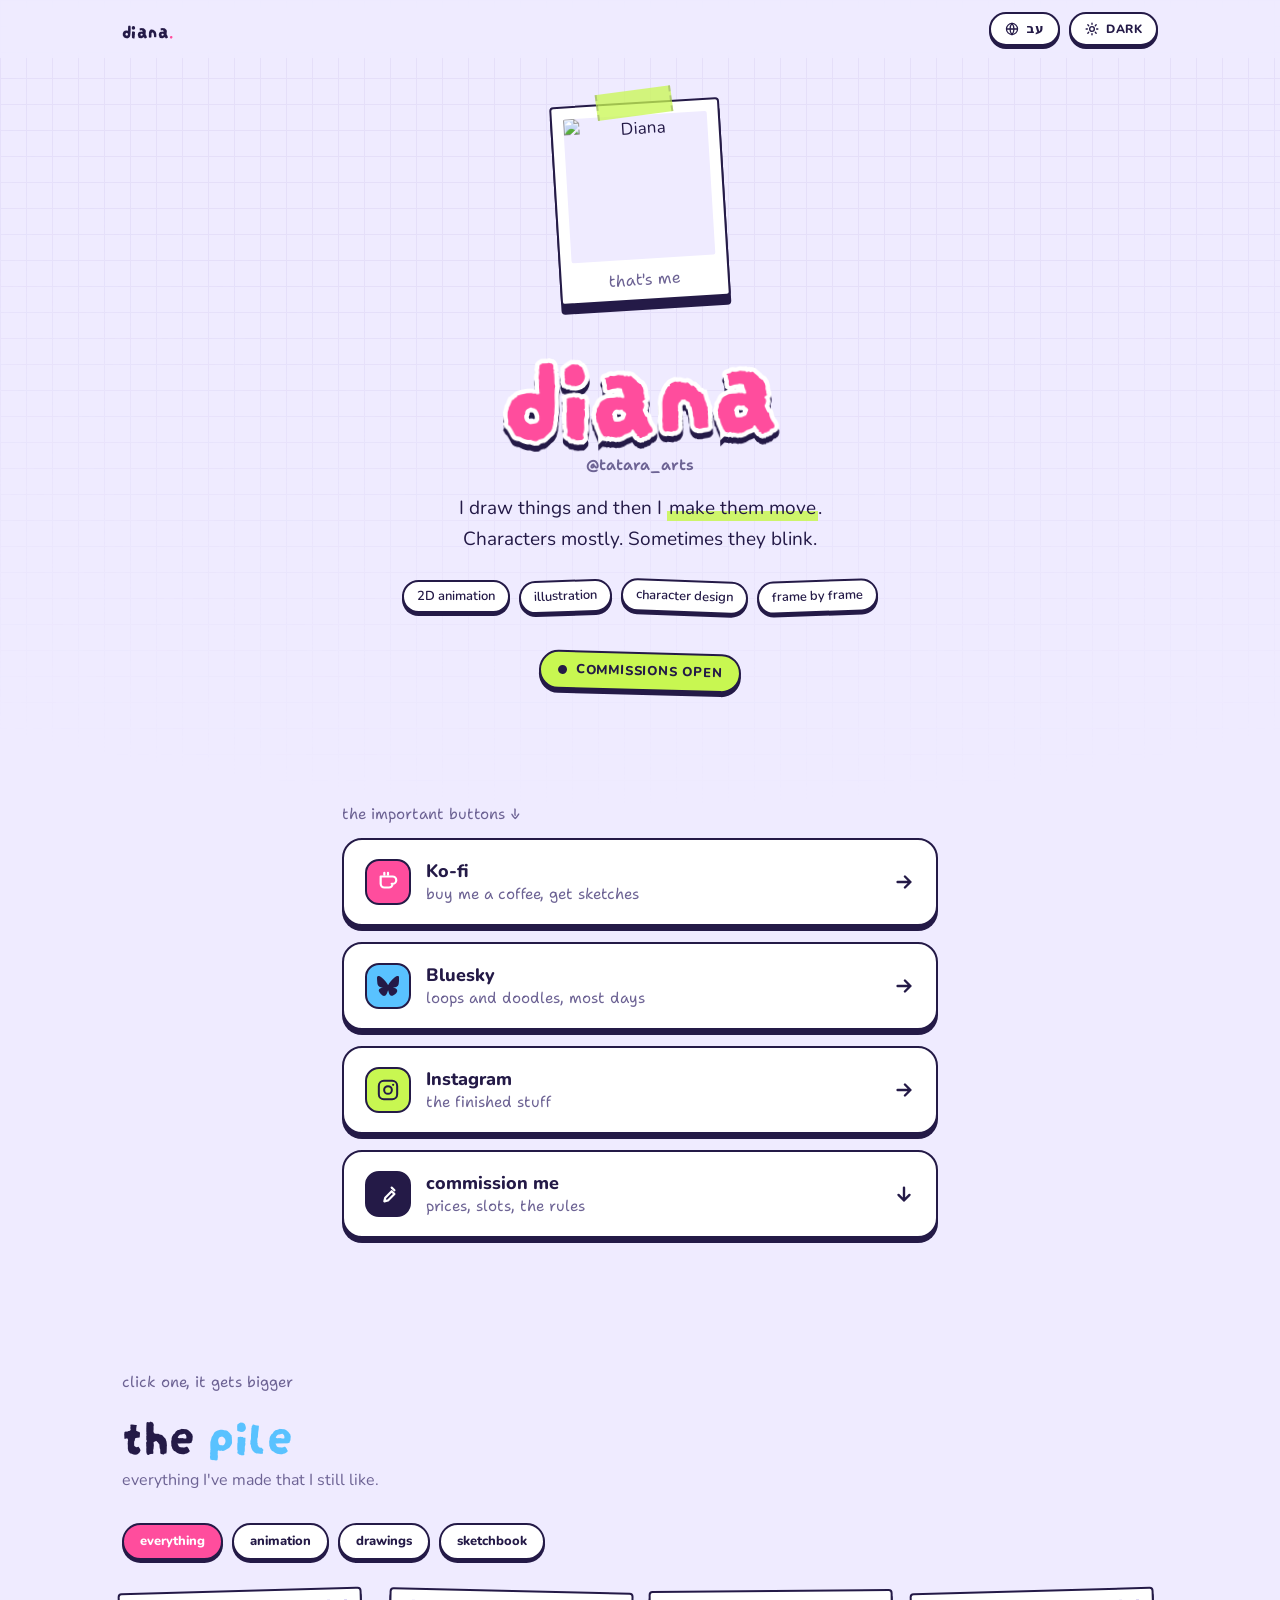
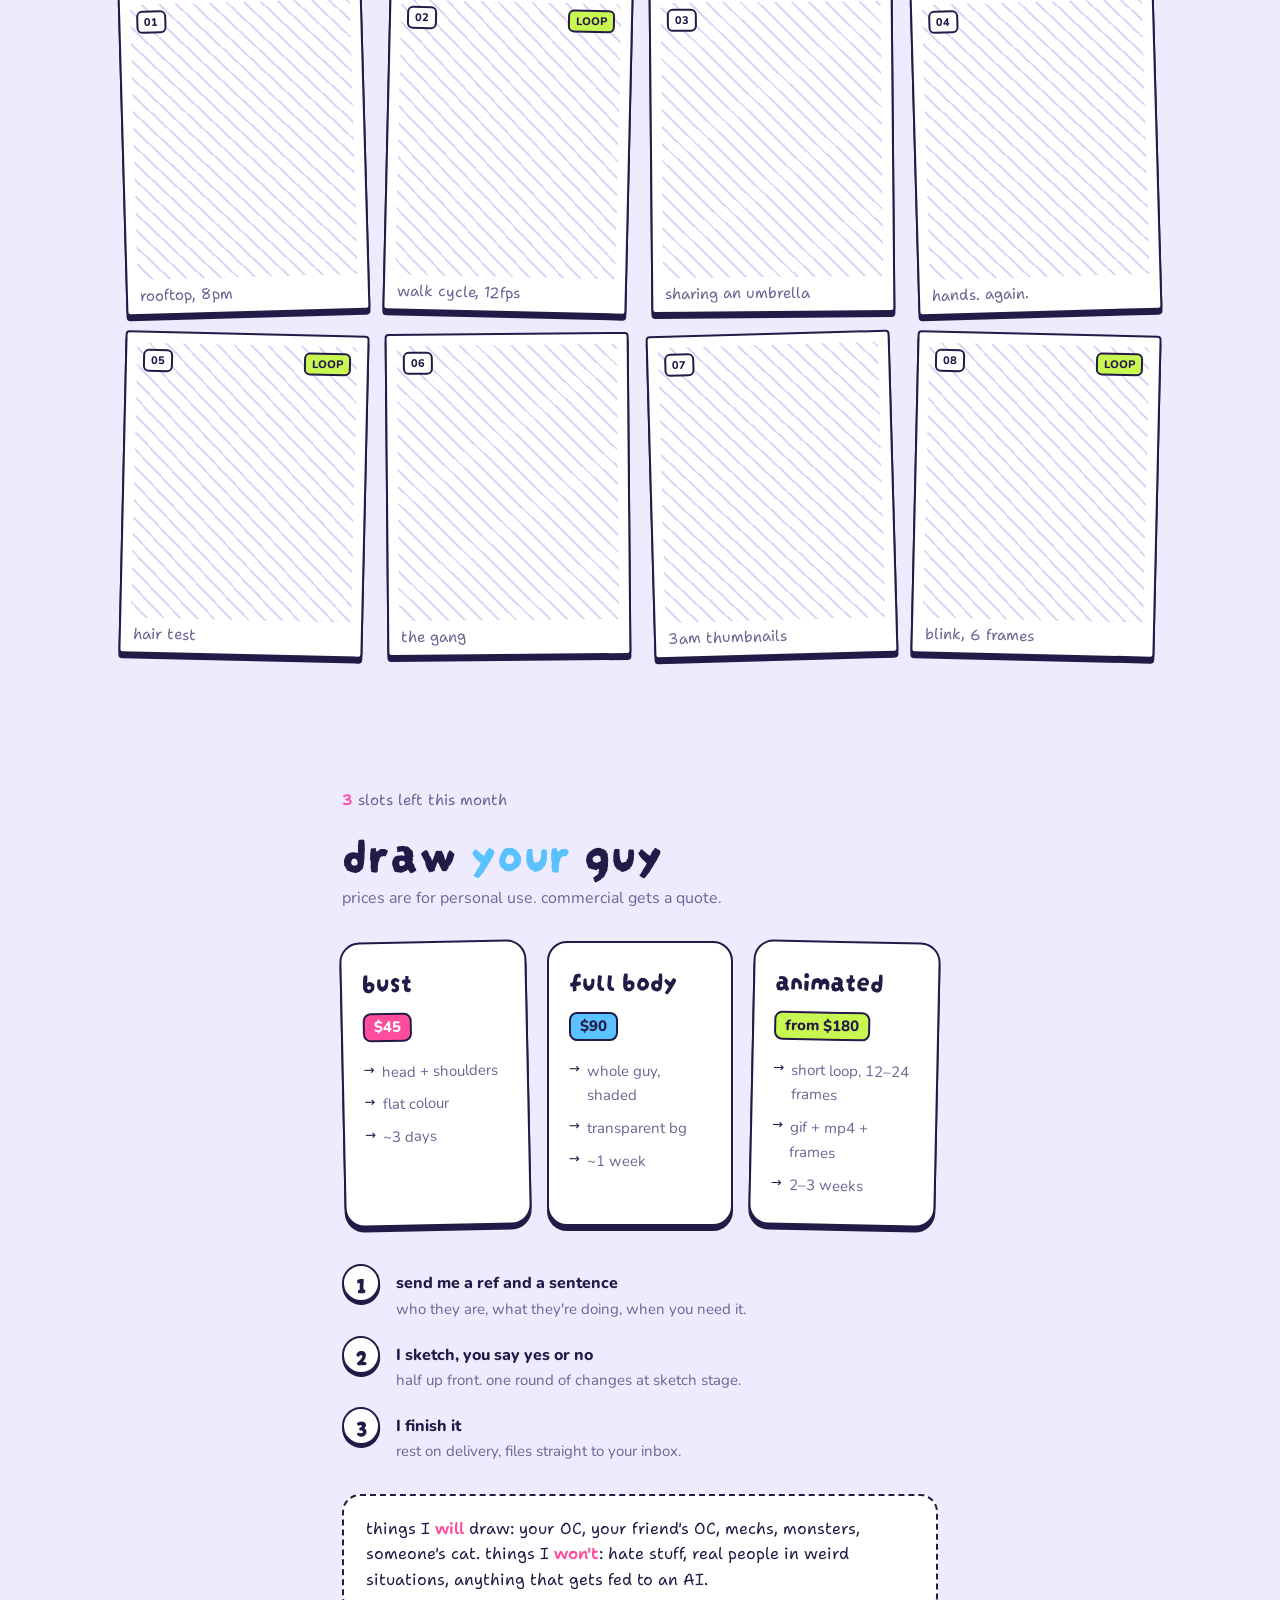
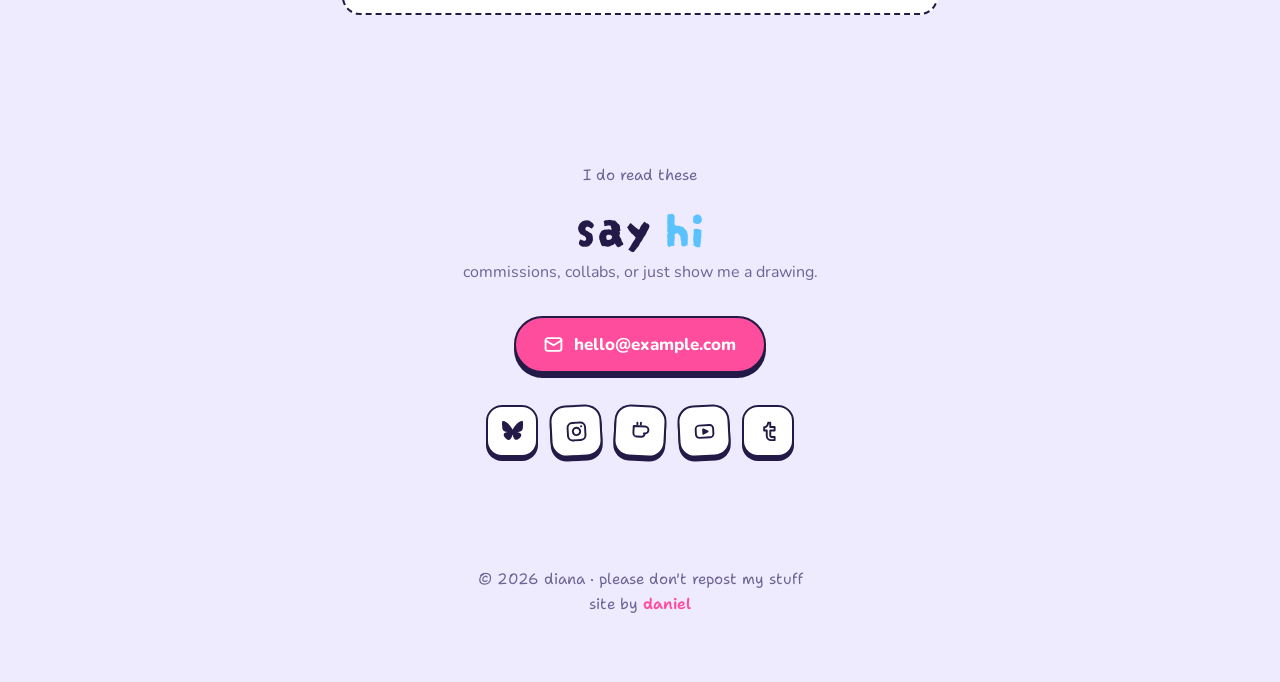
==== index.html @ 8ccc32ec "first commit" ====
<!DOCTYPE html>
<html lang="en" dir="ltr" data-theme="light">
<head>
<meta charset="utf-8">
<meta name="viewport" content="width=device-width, initial-scale=1">
<title>diana — draws stuff, makes it move</title>
<meta name="description" content="Diana. Drawings and animation. Commissions, links, and a pile of frames.">

<!--
  ─────────────────────────────────────────────
  STUFF TO SWAP
  1. title + meta description ....... above
  2. name, handle, bio .............. #hero
  3. link buttons (href + label) .... #links
  4. art ............................ managed by Diana in the CMS (/admin).
                                      Writes art/gallery.json. Edit that
                                      file to change art by hand. Missing
                                      images turn into a "drop art here" tile.
  5. prices + slots ................. #comms
  6. email + socials ................ #hi

  TRANSLATIONS
  Every bit of text carries data-en and data-he. Edit them side by side.
  The button flips <html lang> + dir, and the fonts follow automatically.
  ─────────────────────────────────────────────
-->

<link rel="preconnect" href="https://fonts.googleapis.com">
<link rel="preconnect" href="https://fonts.gstatic.com" crossorigin>
<link href="https://fonts.googleapis.com/css2?family=Darumadrop+One&family=Nunito:wght@400;600;800&family=Shantell+Sans:ital,wght@0,400;0,600;1,400&family=Secular+One&family=Rubik:wght@400;600;800&family=Gveret+Levin+AlefAlefAlef&display=swap" rel="stylesheet">

<!-- Netlify Identity: powers the /admin (Decap CMS) login -->
<script src="https://identity.netlify.com/v1/netlify-identity-widget.js"></script>

<style>
/* ═══════════ tokens ═══════════ */
:root{
  --bg:#EFEBFF; --paper:#FFFFFF; --line:#DCD5F5;
  --ink:#241A47; --muted:#6D6394;
  --pink:#FF4D9D; --lime:#C8F751; --sky:#59C2FF;
  --pop:0 5px 0 var(--ink);
  --pop-lg:0 9px 0 var(--ink);

  --display:"Darumadrop One","Comic Sans MS",cursive;
  --body:"Nunito",system-ui,sans-serif;
  --hand:"Shantell Sans","Comic Sans MS",cursive;

  --bounce:cubic-bezier(.34,1.56,.64,1);
  --w:640px; --w-wide:1080px;
}
/* Hebrew swaps the whole type system, nothing else changes */
[dir="rtl"]{
  --display:"Secular One",system-ui,sans-serif;
  --body:"Rubik",system-ui,sans-serif;
  --hand:"Gveret Levin AlefAlefAlef","Rubik",cursive;
}
[data-theme="dark"]{
  --bg:#171130; --paper:#211A42; --line:#3A3070;
  --ink:#F0ECFF; --muted:#9C93C9;
  --pink:#FF6FB0; --lime:#D3FF6B; --sky:#6FC9FF;
  --pop:0 5px 0 #0C0820; --pop-lg:0 9px 0 #0C0820;
}

*,*::before,*::after{box-sizing:border-box}
html{scroll-behavior:smooth}
body{
  margin:0; background:var(--bg); color:var(--ink);
  font:400 17px/1.65 var(--body); overflow-x:hidden;
  -webkit-font-smoothing:antialiased;
}
body::before{
  content:""; position:fixed; inset:0; z-index:0; pointer-events:none; opacity:.55;
  background-image:
    linear-gradient(var(--line) 1px, transparent 1px),
    linear-gradient(90deg, var(--line) 1px, transparent 1px);
  background-size:26px 26px;
  mask-image:radial-gradient(120% 90% at 50% 0%, #000 40%, transparent 100%);
}
img{max-width:100%; display:block}
a{color:inherit}
:focus-visible{outline:3px dashed var(--pink); outline-offset:4px}

.wrap{width:100%; max-width:var(--w); margin:0 auto; padding:0 22px; position:relative; z-index:1}
.wide{max-width:var(--w-wide)}
.ltr{direction:ltr; unicode-bidi:isolate; display:inline-block}

.note{
  font:400 15px/1.3 var(--hand); color:var(--muted);
  display:inline-block; transform:rotate(-2deg); margin-bottom:14px;
}
.note b{color:var(--pink); font-weight:600}
[dir="rtl"] .note{transform:rotate(2deg); font-size:19px}

/* ═══════════ top bar ═══════════ */
.bar{position:sticky; top:0; z-index:60; padding:12px 0;
  background:color-mix(in srgb,var(--bg) 85%,transparent); backdrop-filter:blur(8px)}
.bar-in{max-width:var(--w-wide); margin:0 auto; padding:0 22px;
  display:flex; justify-content:space-between; align-items:center; gap:10px}
.who{font:400 19px/1 var(--display); letter-spacing:.02em}
.who::after{content:"."; color:var(--pink)}

.btns{display:flex; gap:9px}
.toggle{
  appearance:none; cursor:pointer; background:var(--paper); color:var(--ink);
  border:2px solid var(--ink); border-radius:999px; padding:8px 14px;
  font:800 12px/1 var(--body); letter-spacing:.04em; text-transform:uppercase;
  display:flex; align-items:center; gap:7px; box-shadow:0 3px 0 var(--ink);
  transition:transform .18s var(--bounce), box-shadow .18s;
}
.toggle:hover{transform:translateY(-2px); box-shadow:0 5px 0 var(--ink)}
.toggle:active{transform:translateY(2px) scale(1.04,.94); box-shadow:0 1px 0 var(--ink)}
.toggle svg{width:14px; height:14px}
.lang{min-width:70px; justify-content:center; font-size:13px}
.lang b{font-weight:800}
[dir="rtl"] .toggle{letter-spacing:0; text-transform:none; font-size:13px}
[data-theme="light"] .i-moon{display:none}
[data-theme="dark"] .i-sun{display:none}

/* ═══════════ hero ═══════════ */
.hero{padding:44px 0 26px; text-align:center}

.photo{
  width:170px; margin:0 auto 34px; position:relative;
  background:var(--paper); padding:11px 11px 40px;
  border:2px solid var(--ink); border-radius:4px;
  box-shadow:var(--pop-lg); transform:rotate(-3.5deg);
  transition:transform .35s var(--bounce);
}
.photo:hover{transform:rotate(1.5deg) scale(1.03)}
.photo img{width:100%; aspect-ratio:1/1; object-fit:cover; border-radius:2px; background:var(--bg)}
.photo figcaption{
  position:absolute; left:0; right:0; bottom:11px;
  font:400 16px/1 var(--hand); color:var(--muted);
}
[dir="rtl"] .photo figcaption{font-size:20px}
.tape{
  position:absolute; width:76px; height:26px; z-index:2;
  background:color-mix(in srgb,var(--lime) 75%,transparent);
  border-left:2px dashed color-mix(in srgb,var(--ink) 20%,transparent);
  border-right:2px dashed color-mix(in srgb,var(--ink) 20%,transparent);
}
.photo .tape{top:-14px; left:50%; transform:translateX(-50%) rotate(-4deg)}

h1{
  font:400 clamp(58px,13vw,116px)/.86 var(--display);
  margin:0 0 6px; color:var(--pink);
  -webkit-text-stroke:9px var(--paper); paint-order:stroke fill;
  filter:drop-shadow(0 6px 0 var(--ink));
  display:inline-block; transform:rotate(-2deg); cursor:default;
}
[dir="rtl"] h1{font-size:clamp(50px,11vw,98px); line-height:1.05; -webkit-text-stroke-width:8px}
h1:hover{animation:wobble .55s var(--bounce)}
@keyframes wobble{
  0%{transform:rotate(-2deg) scale(1,1)}
  30%{transform:rotate(-2deg) scale(1.09,.92)}
  55%{transform:rotate(1deg) scale(.96,1.06)}
  80%{transform:rotate(-3deg) scale(1.02,.98)}
  100%{transform:rotate(-2deg) scale(1,1)}
}
.handle{font:600 15px/1 var(--hand); color:var(--muted); margin:14px 0 20px}
[dir="rtl"] .handle{font-size:19px}

.bio{margin:0 auto 24px; max-width:38ch; font-size:19px}
.bio b{
  font-weight:400; background:linear-gradient(transparent 62%, color-mix(in srgb,var(--lime) 85%,transparent) 0);
  padding:0 2px;
}

.chips{display:flex; flex-wrap:wrap; gap:9px; justify-content:center; margin-bottom:26px}
.chip{
  font:600 13px/1 var(--body); background:var(--paper);
  border:2px solid var(--ink); border-radius:999px; padding:8px 13px;
  box-shadow:0 3px 0 var(--ink); transition:transform .2s var(--bounce);
}
.chip:nth-child(2n){transform:rotate(-2deg)}
.chip:nth-child(3n){transform:rotate(2deg)}
.chip:hover{transform:rotate(0) translateY(-3px)}

.open{
  display:inline-flex; align-items:center; gap:9px;
  font:800 13px/1 var(--body); letter-spacing:.06em; text-transform:uppercase;
  background:var(--lime); color:#241A47; border:2px solid var(--ink);
  border-radius:999px; padding:11px 17px; box-shadow:0 4px 0 var(--ink);
  transform:rotate(1.5deg);
}
[dir="rtl"] .open{letter-spacing:0; text-transform:none; font-size:14px}
.open i{width:9px; height:9px; border-radius:50%; background:#241A47; animation:blip 1.6s steps(1,end) infinite}
@keyframes blip{0%,50%{opacity:1}50.01%,100%{opacity:.2}}

/* ═══════════ sections ═══════════ */
.sec{padding:60px 0}
h2{font:400 clamp(34px,6vw,50px)/1 var(--display); margin:0 0 10px; letter-spacing:.01em}
[dir="rtl"] h2{line-height:1.2}
h2 em{font-style:normal; color:var(--sky)}
.sub{margin:0 0 30px; color:var(--muted); font-size:16px}

/* ═══════════ links ═══════════ */
.links{display:flex; flex-direction:column; gap:16px}
.link{
  display:flex; align-items:center; gap:15px; text-decoration:none;
  background:var(--paper); border:2.5px solid var(--ink); border-radius:20px;
  padding:19px 21px; box-shadow:var(--pop);
  transition:transform .3s var(--bounce), box-shadow .3s var(--bounce);
}
.link:nth-child(odd){transform:rotate(-.7deg)}
.link:nth-child(even){transform:rotate(.7deg)}
.link:hover,.link:focus-visible{transform:rotate(0) translateY(-5px) scale(1.02,.99); box-shadow:var(--pop-lg)}
.link:active{transform:rotate(0) translateY(3px) scale(1.03,.95); box-shadow:0 1px 0 var(--ink)}

.link .ic{
  flex:none; width:46px; height:46px; border-radius:14px;
  display:grid; place-items:center; border:2.5px solid var(--ink);
}
.link .ic svg{width:22px; height:22px}
.link:nth-child(1) .ic{background:var(--pink); color:#fff}
.link:nth-child(2) .ic{background:var(--sky); color:#241A47}
.link:nth-child(3) .ic{background:var(--lime); color:#241A47}
.link:nth-child(4) .ic{background:var(--ink); color:var(--paper)}

.link .txt{flex:1; min-width:0}
.link .t{display:block; font:800 18px/1.25 var(--body)}
.link .s{display:block; font:400 15px/1.3 var(--hand); color:var(--muted); margin-top:2px}
[dir="rtl"] .link .s{font-size:19px}
.link .arw{flex:none; transition:transform .3s var(--bounce)}
.link:hover .arw{transform:translateX(5px) rotate(-8deg)}
[dir="rtl"] .link .arw{transform:scaleX(-1)}
[dir="rtl"] .link:hover .arw{transform:scaleX(-1) translateX(5px) rotate(-8deg)}
[dir="rtl"] .link .arw.down{transform:none}
[dir="rtl"] .link:hover .arw.down{transform:translateY(4px)}

/* ═══════════ work ═══════════ */
.filters{display:flex; flex-wrap:wrap; gap:9px; margin-bottom:30px}
.filter{
  appearance:none; cursor:pointer; background:var(--paper); color:var(--ink);
  border:2.5px solid var(--ink); border-radius:999px; padding:10px 16px;
  font:800 13px/1 var(--body); box-shadow:0 3px 0 var(--ink);
  transition:transform .2s var(--bounce), background .2s;
}
.filter:hover{transform:translateY(-2px)}
.filter:active{transform:translateY(2px) scale(1.05,.93)}
.filter[aria-pressed="true"]{background:var(--pink); color:#fff}

.grid{display:grid; gap:20px; grid-template-columns:repeat(auto-fill,minmax(230px,1fr))}
.tile{
  position:relative; margin:0; cursor:pointer;
  background:var(--paper); padding:10px 10px 34px;
  border:2.5px solid var(--ink); border-radius:4px; box-shadow:var(--pop);
  transition:transform .3s var(--bounce), box-shadow .3s var(--bounce);
}
.tile:nth-child(3n+1){transform:rotate(-1.6deg)}
.tile:nth-child(3n+2){transform:rotate(1.3deg)}
.tile:nth-child(3n){transform:rotate(-.5deg)}
.tile:hover,.tile:focus-visible{transform:rotate(0) translateY(-6px) scale(1.02); box-shadow:var(--pop-lg); z-index:2}
.tile[hidden]{display:none}
.tile img{width:100%; aspect-ratio:1/1; object-fit:cover; border-radius:2px; background:var(--bg)}
.tile:nth-child(4n+1) img{aspect-ratio:1/1.25}
.tile figcaption{
  position:absolute; inset-inline:12px; bottom:9px;
  font:400 15px/1.2 var(--hand); color:var(--muted);
  white-space:nowrap; overflow:hidden; text-overflow:ellipsis;
}
[dir="rtl"] .tile figcaption{font-size:18px}
.tile .frame{
  position:absolute; top:16px; inset-inline-start:16px; z-index:2;
  font:800 11px/1 var(--body); color:var(--ink);
  background:var(--paper); border:2px solid var(--ink);
  border-radius:6px; padding:4px 6px;
}
.tile .loop{
  position:absolute; top:16px; inset-inline-end:16px; z-index:2;
  font:800 11px/1 var(--body); color:#241A47; background:var(--lime);
  border:2px solid var(--ink); border-radius:6px; padding:4px 6px;
}
.tile.empty{cursor:default}
.tile.empty img{visibility:hidden}
.tile.empty::after{
  content:attr(data-empty); position:absolute; inset:10px 10px 34px;
  display:grid; place-items:center; border-radius:2px;
  font:400 15px/1 var(--hand); color:var(--muted);
  background:repeating-linear-gradient(45deg,transparent 0 10px,var(--line) 10px 12px);
}
[dir="rtl"] .tile.empty::after{font-size:19px}

/* ═══════════ commissions ═══════════ */
.tiers{display:grid; gap:18px; grid-template-columns:repeat(auto-fit,minmax(185px,1fr)); margin-bottom:38px}
.tier{
  background:var(--paper); border:2.5px solid var(--ink); border-radius:20px;
  padding:22px 20px; box-shadow:var(--pop);
  transition:transform .3s var(--bounce);
}
.tier:nth-child(1){transform:rotate(-1.2deg)}
.tier:nth-child(3){transform:rotate(1.2deg)}
.tier:hover{transform:rotate(0) translateY(-5px)}
.tier h3{margin:0 0 2px; font:400 27px/1.1 var(--display)}
.tier .price{
  display:inline-block; font:800 15px/1 var(--body); margin-bottom:14px;
  padding:5px 9px; border-radius:8px; border:2px solid var(--ink);
  direction:ltr;
}
.tier:nth-child(1) .price{background:var(--pink); color:#fff}
.tier:nth-child(2) .price{background:var(--sky); color:#241A47}
.tier:nth-child(3) .price{background:var(--lime); color:#241A47}
.tier ul{margin:0; padding:0; list-style:none; font-size:15px; color:var(--muted)}
.tier li{padding:4px 0; padding-inline-start:18px; position:relative}
.tier li::before{content:"→"; position:absolute; inset-inline-start:0; color:var(--ink); font-size:13px}
[dir="rtl"] .tier li::before{content:"←"}

.steps{counter-reset:s; display:grid; gap:14px; margin-bottom:30px}
.step{display:flex; gap:16px; align-items:flex-start}
.step::before{
  counter-increment:s; content:counter(s);
  flex:none; width:38px; height:38px; display:grid; place-items:center;
  font:400 22px/1 var(--display); color:var(--ink);
  background:var(--paper); border:2.5px solid var(--ink); border-radius:50%;
  box-shadow:0 3px 0 var(--ink); transform:rotate(-4deg);
}
.step p{margin:0; font-size:16px; padding-top:6px}
.step p b{font-weight:800}
.step p span{display:block; color:var(--muted); font-size:15px}

.rules{
  background:var(--paper); border:2.5px dashed var(--ink); border-radius:18px;
  padding:20px 22px; font:400 16px/1.6 var(--hand); transform:rotate(-.6deg);
}
[dir="rtl"] .rules{transform:rotate(.6deg); font-size:21px; line-height:1.5}
.rules b{color:var(--pink); font-weight:600}

/* ═══════════ hi ═══════════ */
.hi{text-align:center}
.cta{
  display:inline-flex; align-items:center; gap:11px; text-decoration:none;
  background:var(--pink); color:#fff; border:2.5px solid var(--ink);
  border-radius:999px; padding:17px 28px; margin-bottom:32px;
  font:800 17px/1 var(--body); box-shadow:var(--pop);
  transform:rotate(-1deg);
  transition:transform .25s var(--bounce), box-shadow .25s var(--bounce);
}
.cta:hover{transform:rotate(0) translateY(-4px) scale(1.03,.98); box-shadow:var(--pop-lg)}
.cta:active{transform:translateY(3px) scale(1.05,.93); box-shadow:0 1px 0 var(--ink)}

.socials{display:flex; gap:12px; justify-content:center; flex-wrap:wrap}
.social{
  width:52px; height:52px; display:grid; place-items:center;
  background:var(--paper); border:2.5px solid var(--ink); border-radius:16px;
  box-shadow:0 4px 0 var(--ink); transition:transform .25s var(--bounce);
}
.social:nth-child(2n){transform:rotate(-3deg)}
.social:nth-child(3n){transform:rotate(3deg)}
.social:hover{transform:rotate(0) translateY(-5px)}
.social:active{transform:translateY(3px) scale(1.08,.9)}
.social svg{width:21px; height:21px}

footer{text-align:center; padding:50px 0 64px; font:400 15px/1.7 var(--hand); color:var(--muted)}
[dir="rtl"] footer{font-size:19px}
footer a{color:var(--pink); text-decoration:none; font-weight:600}
footer a:hover{text-decoration:underline wavy}

/* ═══════════ lightbox ═══════════ */
.lb{
  position:fixed; inset:0; z-index:100; display:none; place-items:center;
  padding:76px 20px; background:color-mix(in srgb,var(--bg) 93%,#000);
  backdrop-filter:blur(6px);
}
.lb[open]{display:grid}
.lb-card{background:var(--paper); border:3px solid var(--ink); border-radius:6px;
  padding:12px 12px 8px; box-shadow:var(--pop-lg); max-width:min(92vw,820px)}
.lb-card img{max-height:70vh; width:auto; margin:0 auto; border-radius:2px}
.lb-cap{margin:12px 4px 4px; font:400 17px/1.3 var(--hand); color:var(--muted); text-align:center}
[dir="rtl"] .lb-cap{font-size:21px}
.lb-cap b{color:var(--ink); font-weight:600}
.lb-desc{margin:2px 14px 8px; font:400 15px/1.5 var(--body); color:var(--muted); text-align:center; max-width:56ch; margin-inline:auto}
.lb-desc[hidden]{display:none}
.lb-btn{
  position:absolute; appearance:none; cursor:pointer;
  width:50px; height:50px; display:grid; place-items:center;
  background:var(--paper); border:2.5px solid var(--ink); border-radius:14px;
  color:var(--ink); box-shadow:0 4px 0 var(--ink);
  transition:transform .2s var(--bounce);
}
.lb-btn:hover{transform:translateY(-3px)}
.lb-btn:active{transform:translateY(3px) scale(1.08,.9); box-shadow:0 1px 0 var(--ink)}
.lb-close{top:22px; inset-inline-end:22px}
.lb-prev{inset-inline-start:22px; top:50%; margin-top:-25px}
.lb-next{inset-inline-end:22px; top:50%; margin-top:-25px}
.lb-btn svg{width:19px; height:19px}
[dir="rtl"] .lb-prev svg,[dir="rtl"] .lb-next svg{transform:scaleX(-1)}

/* ═══════════ reveal ═══════════ */
.rv{opacity:0; transform:translateY(22px)}
.rv.in{opacity:1; transform:none; transition:opacity .6s, transform .6s var(--bounce)}

@media (max-width:560px){
  .sec{padding:46px 0}
  .bar-in{gap:8px}
  .toggle{padding:8px 11px}
  .lang{min-width:58px}
  .grid{grid-template-columns:repeat(2,1fr); gap:14px}
  .tile{padding:7px 7px 28px}
  .tile figcaption{font-size:13px; inset-inline:9px}
  .link{padding:16px 17px; gap:12px}
  .lb{padding:76px 12px}
  .lb-prev{inset-inline-start:10px} .lb-next{inset-inline-end:10px}
}
@media (prefers-reduced-motion:reduce){
  html{scroll-behavior:auto}
  *,*::before,*::after{animation:none!important; transition:none!important}
  .rv{opacity:1; transform:none}
}
</style>
</head>
<body>

<header class="bar">
  <div class="bar-in">
    <span class="who" data-en="diana" data-he="דיאנה">diana</span>

    <div class="btns">
      <button class="toggle lang" id="langBtn" aria-label="עבור לעברית">
        <svg viewBox="0 0 24 24" fill="none" stroke="currentColor" stroke-width="2.2"><circle cx="12" cy="12" r="9.5"/><path d="M2.6 12h18.8M12 2.5a15 15 0 010 19 15 15 0 010-19z"/></svg>
        <b id="langLbl">עב</b>
      </button>

      <button class="toggle" id="themeBtn" aria-label="Switch to dark theme">
        <svg class="i-sun" viewBox="0 0 24 24" fill="none" stroke="currentColor" stroke-width="2.4" stroke-linecap="round"><circle cx="12" cy="12" r="4"/><path d="M12 2v2M12 20v2M4.9 4.9l1.4 1.4M17.7 17.7l1.4 1.4M2 12h2M20 12h2M4.9 19.1l1.4-1.4M17.7 6.3l1.4-1.4"/></svg>
        <svg class="i-moon" viewBox="0 0 24 24" fill="none" stroke="currentColor" stroke-width="2.4" stroke-linecap="round" stroke-linejoin="round"><path d="M21 12.8A9 9 0 1111.2 3a7 7 0 009.8 9.8z"/></svg>
        <span id="themeLbl">dark</span>
      </button>
    </div>
  </div>
</header>

<!-- ═══ hero ═══ -->
<section class="hero" id="hero">
  <div class="wrap">
    <figure class="photo">
      <span class="tape" aria-hidden="true"></span>
      <img src="art/avatar.jpg" alt="Diana">
      <figcaption data-en="that's me" data-he="זאת אני">that's me</figcaption>
    </figure>

    <h1 data-en="diana" data-he="דיאנה">diana</h1>
    <p class="handle"><span class="ltr">@tatara_arts</span></p>

    <p class="bio"
       data-en="I draw things and then I &lt;b&gt;make them move&lt;/b&gt;. Characters mostly. Sometimes they blink."
       data-he="אני מציירת דברים ואז &lt;b&gt;מזיזה אותם&lt;/b&gt;. בעיקר דמויות. לפעמים הן ממצמצות.">
      I draw things and then I <b>make them move</b>. Characters mostly. Sometimes they blink.
    </p>

    <div class="chips">
      <span class="chip" data-en="2D animation" data-he="אנימציה דו-ממדית">2D animation</span>
      <span class="chip" data-en="illustration" data-he="איור">illustration</span>
      <span class="chip" data-en="character design" data-he="עיצוב דמויות">character design</span>
      <span class="chip" data-en="frame by frame" data-he="פריים אחרי פריים">frame by frame</span>
    </div>

    <p class="open"><i></i><span data-en="commissions open" data-he="פתוחה להזמנות">commissions open</span></p>
  </div>
</section>

<!-- ═══ links ═══ -->
<section class="sec" id="links">
  <div class="wrap">
    <p class="note rv" data-en="the important buttons ↓" data-he="הכפתורים החשובים ↓">the important buttons ↓</p>
    <div class="links">

      <a class="link rv" href="#" target="_blank" rel="noopener">
        <span class="ic"><svg viewBox="0 0 24 24" fill="none" stroke="currentColor" stroke-width="2.4" stroke-linecap="round"><path d="M4 6h13a4 4 0 010 8h-1M4 6v8a4 4 0 004 4h5a4 4 0 004-4"/><path d="M8 2v2M12 2v2"/></svg></span>
        <span class="txt">
          <span class="t" data-en="Ko-fi" data-he="Ko-fi">Ko-fi</span>
          <span class="s" data-en="buy me a coffee, get sketches" data-he="קנו לי קפה, קבלו סקיצות">buy me a coffee, get sketches</span>
        </span>
        <svg class="arw" width="22" height="22" viewBox="0 0 24 24" fill="none" stroke="currentColor" stroke-width="2.6" stroke-linecap="round" stroke-linejoin="round"><path d="M5 12h14M13 6l6 6-6 6"/></svg>
      </a>

      <a class="link rv" href="#" target="_blank" rel="noopener">
        <span class="ic"><svg viewBox="0 0 24 24" fill="currentColor"><path d="M12 10.8C10.9 8.6 7.9 4.6 5.1 2.6 2.4.7 1.4 1 .7 1.3 0 1.7 0 2.9 0 3.6c0 .7.4 5.7.6 6.6.8 2.8 3.7 3.7 6.4 3.4-4 .6-7.5 2-2.9 7.2 5.1 5.2 7-1.1 8-4.3 1 3.2 2.1 9.3 7.9 4.3 4.3-4.3 1.2-6.6-2.8-7.2 2.7.3 5.6-.6 6.4-3.4.2-.9.6-5.9.6-6.6 0-.7 0-1.9-.7-2.3-.7-.3-1.7-.6-4.4 1.3-2.8 2-5.8 6-6.9 8.2z"/></svg></span>
        <span class="txt">
          <span class="t" data-en="Bluesky" data-he="Bluesky">Bluesky</span>
          <span class="s" data-en="loops and doodles, most days" data-he="לופים ושרבוטים, כמעט כל יום">loops and doodles, most days</span>
        </span>
        <svg class="arw" width="22" height="22" viewBox="0 0 24 24" fill="none" stroke="currentColor" stroke-width="2.6" stroke-linecap="round" stroke-linejoin="round"><path d="M5 12h14M13 6l6 6-6 6"/></svg>
      </a>

      <a class="link rv" href="#" target="_blank" rel="noopener">
        <span class="ic"><svg viewBox="0 0 24 24" fill="none" stroke="currentColor" stroke-width="2.2"><rect x="2" y="2" width="20" height="20" rx="5.5"/><circle cx="12" cy="12" r="4.2"/><circle cx="17.6" cy="6.4" r="1.2" fill="currentColor" stroke="none"/></svg></span>
        <span class="txt">
          <span class="t" data-en="Instagram" data-he="Instagram">Instagram</span>
          <span class="s" data-en="the finished stuff" data-he="הדברים המוגמרים">the finished stuff</span>
        </span>
        <svg class="arw" width="22" height="22" viewBox="0 0 24 24" fill="none" stroke="currentColor" stroke-width="2.6" stroke-linecap="round" stroke-linejoin="round"><path d="M5 12h14M13 6l6 6-6 6"/></svg>
      </a>

      <a class="link rv" href="#comms">
        <span class="ic"><svg viewBox="0 0 24 24" fill="none" stroke="currentColor" stroke-width="2.4" stroke-linecap="round" stroke-linejoin="round"><path d="M12 19l7-7-3-3-7 7-1 4 4-1z"/><path d="M16 5l3 3"/></svg></span>
        <span class="txt">
          <span class="t" data-en="commission me" data-he="הזמינו ציור">commission me</span>
          <span class="s" data-en="prices, slots, the rules" data-he="מחירים, מקומות פנויים, הכללים">prices, slots, the rules</span>
        </span>
        <svg class="arw down" width="22" height="22" viewBox="0 0 24 24" fill="none" stroke="currentColor" stroke-width="2.6" stroke-linecap="round" stroke-linejoin="round"><path d="M12 5v14M6 13l6 6 6-6"/></svg>
      </a>

    </div>
  </div>
</section>

<!-- ═══ work ═══ -->
<section class="sec" id="work">
  <div class="wrap wide">
    <p class="note rv" data-en="click one, it gets bigger" data-he="לחצו על אחד, הוא יגדל">click one, it gets bigger</p>
    <h2 class="rv" data-en="the &lt;em&gt;pile&lt;/em&gt;" data-he="&lt;em&gt;הערימה&lt;/em&gt;">the <em>pile</em></h2>
    <p class="sub rv" data-en="everything I've made that I still like." data-he="כל מה שיצרתי ועדיין אוהבת.">everything I've made that I still like.</p>

    <div class="filters rv" role="group" aria-label="Filter artwork">
      <button class="filter" data-cat="all" aria-pressed="true" data-en="everything" data-he="הכל">everything</button>
      <button class="filter" data-cat="anim" aria-pressed="false" data-en="animation" data-he="אנימציה">animation</button>
      <button class="filter" data-cat="draw" aria-pressed="false" data-en="drawings" data-he="ציורים">drawings</button>
      <button class="filter" data-cat="sketch" aria-pressed="false" data-en="sketchbook" data-he="מחברת סקיצות">sketchbook</button>
    </div>

    <div class="grid rv" id="grid" aria-live="polite" aria-busy="true"></div>
  </div>
</section>

<!-- ═══ commissions ═══ -->
<section class="sec" id="comms">
  <div class="wrap">
    <p class="note rv"
       data-en="&lt;b&gt;3&lt;/b&gt; slots left this month"
       data-he="נשארו &lt;b&gt;3&lt;/b&gt; מקומות החודש"><b>3</b> slots left this month</p>
    <h2 class="rv" data-en="draw &lt;em&gt;your&lt;/em&gt; guy" data-he="אצייר &lt;em&gt;את הדמות שלכם&lt;/em&gt;">draw <em>your</em> guy</h2>
    <p class="sub rv" data-en="prices are for personal use. commercial gets a quote." data-he="המחירים לשימוש אישי. שימוש מסחרי — לפי הצעת מחיר.">prices are for personal use. commercial gets a quote.</p>

    <div class="tiers rv">
      <div class="tier">
        <h3 data-en="bust" data-he="פנים">bust</h3>
        <p class="price">$45</p>
        <ul>
          <li data-en="head + shoulders" data-he="ראש וכתפיים">head + shoulders</li>
          <li data-en="flat colour" data-he="צבע שטוח">flat colour</li>
          <li data-en="~3 days" data-he="כ-3 ימים">~3 days</li>
        </ul>
      </div>
      <div class="tier">
        <h3 data-en="full body" data-he="גוף מלא">full body</h3>
        <p class="price">$90</p>
        <ul>
          <li data-en="whole guy, shaded" data-he="דמות שלמה, עם הצללות">whole guy, shaded</li>
          <li data-en="transparent bg" data-he="רקע שקוף">transparent bg</li>
          <li data-en="~1 week" data-he="כשבוע">~1 week</li>
        </ul>
      </div>
      <div class="tier">
        <h3 data-en="animated" data-he="אנימציה">animated</h3>
        <p class="price">from $180</p>
        <ul>
          <li data-en="short loop, 12–24 frames" data-he="לופ קצר, 12–24 פריימים">short loop, 12–24 frames</li>
          <li data-en="gif + mp4 + frames" data-he="gif + mp4 + פריימים">gif + mp4 + frames</li>
          <li data-en="2–3 weeks" data-he="2–3 שבועות">2–3 weeks</li>
        </ul>
      </div>
    </div>

    <div class="steps rv">
      <div class="step"><p
        data-en="&lt;b&gt;send me a ref and a sentence&lt;/b&gt;&lt;span&gt;who they are, what they're doing, when you need it.&lt;/span&gt;"
        data-he="&lt;b&gt;שלחו לי רפרנס ומשפט&lt;/b&gt;&lt;span&gt;מי הדמות, מה היא עושה, ומתי אתם צריכים את זה.&lt;/span&gt;"><b>send me a ref and a sentence</b><span>who they are, what they're doing, when you need it.</span></p></div>
      <div class="step"><p
        data-en="&lt;b&gt;I sketch, you say yes or no&lt;/b&gt;&lt;span&gt;half up front. one round of changes at sketch stage.&lt;/span&gt;"
        data-he="&lt;b&gt;אני מסקיצה, אתם מאשרים&lt;/b&gt;&lt;span&gt;חצי מראש. סבב תיקונים אחד בשלב הסקיצה.&lt;/span&gt;"><b>I sketch, you say yes or no</b><span>half up front. one round of changes at sketch stage.</span></p></div>
      <div class="step"><p
        data-en="&lt;b&gt;I finish it&lt;/b&gt;&lt;span&gt;rest on delivery, files straight to your inbox.&lt;/span&gt;"
        data-he="&lt;b&gt;אני מסיימת&lt;/b&gt;&lt;span&gt;השאר בעת המסירה, הקבצים ישר למייל שלכם.&lt;/span&gt;"><b>I finish it</b><span>rest on delivery, files straight to your inbox.</span></p></div>
    </div>

    <p class="rules rv"
       data-en="things I &lt;b&gt;will&lt;/b&gt; draw: your OC, your friend's OC, mechs, monsters, someone's cat. things I &lt;b&gt;won't&lt;/b&gt;: hate stuff, real people in weird situations, anything that gets fed to an AI."
       data-he="מה שאני &lt;b&gt;כן&lt;/b&gt; אצייר: הדמות שלכם, הדמות של חבר, מכות, מפלצות, החתול של מישהו. מה שאני &lt;b&gt;לא&lt;/b&gt;: תוכן שנאה, אנשים אמיתיים במצבים מוזרים, וכל דבר שיוזן ל-AI.">
      things I <b>will</b> draw: your OC, your friend's OC, mechs, monsters, someone's cat.
      things I <b>won't</b>: hate stuff, real people in weird situations, anything that gets fed to an AI.
    </p>
  </div>
</section>

<!-- ═══ hi ═══ -->
<section class="sec hi" id="hi">
  <div class="wrap">
    <p class="note rv" data-en="I do read these" data-he="אני באמת קוראת את אלה">I do read these</p>
    <h2 class="rv" data-en="say &lt;em&gt;hi&lt;/em&gt;" data-he="בואו &lt;em&gt;נדבר&lt;/em&gt;">say <em>hi</em></h2>
    <p class="sub rv" data-en="commissions, collabs, or just show me a drawing." data-he="הזמנות, שיתופי פעולה, או פשוט תראו לי ציור.">commissions, collabs, or just show me a drawing.</p>

    <a class="cta rv" href="mailto:hello@example.com">
      <svg width="19" height="19" viewBox="0 0 24 24" fill="none" stroke="currentColor" stroke-width="2.4" stroke-linecap="round" stroke-linejoin="round"><rect x="2" y="4" width="20" height="16" rx="3"/><path d="m2 7 10 6 10-6"/></svg>
      <span class="ltr">hello@example.com</span>
    </a>

    <div class="socials rv">
      <a class="social" href="#" aria-label="Bluesky" target="_blank" rel="noopener">
        <svg viewBox="0 0 24 24" fill="currentColor"><path d="M12 10.8C10.9 8.6 7.9 4.6 5.1 2.6 2.4.7 1.4 1 .7 1.3 0 1.7 0 2.9 0 3.6c0 .7.4 5.7.6 6.6.8 2.8 3.7 3.7 6.4 3.4-4 .6-7.5 2-2.9 7.2 5.1 5.2 7-1.1 8-4.3 1 3.2 2.1 9.3 7.9 4.3 4.3-4.3 1.2-6.6-2.8-7.2 2.7.3 5.6-.6 6.4-3.4.2-.9.6-5.9.6-6.6 0-.7 0-1.9-.7-2.3-.7-.3-1.7-.6-4.4 1.3-2.8 2-5.8 6-6.9 8.2z"/></svg>
      </a>
      <a class="social" href="#" aria-label="Instagram" target="_blank" rel="noopener">
        <svg viewBox="0 0 24 24" fill="none" stroke="currentColor" stroke-width="2.2"><rect x="2" y="2" width="20" height="20" rx="5.5"/><circle cx="12" cy="12" r="4.2"/><circle cx="17.6" cy="6.4" r="1.2" fill="currentColor" stroke="none"/></svg>
      </a>
      <a class="social" href="#" aria-label="Ko-fi" target="_blank" rel="noopener">
        <svg viewBox="0 0 24 24" fill="none" stroke="currentColor" stroke-width="2.2" stroke-linecap="round"><path d="M4 6h13a4 4 0 010 8h-1M4 6v8a4 4 0 004 4h5a4 4 0 004-4"/><path d="M8 2v2M12 2v2"/></svg>
      </a>
      <a class="social" href="#" aria-label="YouTube" target="_blank" rel="noopener">
        <svg viewBox="0 0 24 24" fill="none" stroke="currentColor" stroke-width="2.2" stroke-linejoin="round"><rect x="2" y="5" width="20" height="14" rx="4"/><path d="m10.5 9.5 5 2.5-5 2.5z" fill="currentColor"/></svg>
      </a>
      <a class="social" href="#" aria-label="Tumblr" target="_blank" rel="noopener">
        <svg viewBox="0 0 24 24" fill="none" stroke="currentColor" stroke-width="2.2" stroke-linecap="round" stroke-linejoin="round"><path d="M14 3v5h5v4h-5v5.5a2 2 0 002 2h3V23h-4a5 5 0 01-5-5v-6H7V8.6C10 8 11.4 5.6 11.7 3z"/></svg>
      </a>
    </div>
  </div>
</section>

<footer>
  <span data-en="© 2026 diana · please don't repost my stuff" data-he="© 2026 דיאנה · בבקשה לא להעלות מחדש את העבודות שלי">© <span id="yr">2026</span> diana · please don't repost my stuff</span><br>
  <span data-en="site by &lt;a href='https://github.com/Daniel-Yasman' target='_blank' rel='noopener'&gt;daniel&lt;/a&gt;"
        data-he="האתר נבנה על ידי &lt;a href='https://github.com/Daniel-Yasman' target='_blank' rel='noopener'&gt;דניאל&lt;/a&gt;">site by <a href="https://github.com/Daniel-Yasman" target="_blank" rel="noopener">daniel</a></span>
</footer>

<!-- ═══ lightbox ═══ -->
<div class="lb" id="lb" role="dialog" aria-modal="true" aria-label="Artwork viewer">
  <button class="lb-btn lb-close" id="lbClose" aria-label="Close">
    <svg viewBox="0 0 24 24" fill="none" stroke="currentColor" stroke-width="2.6" stroke-linecap="round"><path d="M18 6 6 18M6 6l12 12"/></svg>
  </button>
  <button class="lb-btn lb-prev" id="lbPrev" aria-label="Previous">
    <svg viewBox="0 0 24 24" fill="none" stroke="currentColor" stroke-width="2.6" stroke-linecap="round" stroke-linejoin="round"><path d="m15 18-6-6 6-6"/></svg>
  </button>
  <button class="lb-btn lb-next" id="lbNext" aria-label="Next">
    <svg viewBox="0 0 24 24" fill="none" stroke="currentColor" stroke-width="2.6" stroke-linecap="round" stroke-linejoin="round"><path d="m9 18 6-6-6-6"/></svg>
  </button>
  <div class="lb-card">
    <img id="lbImg" src="" alt="">
    <p class="lb-cap"><b id="lbTitle"></b> <span id="lbMeta"></span></p>
    <p class="lb-desc" id="lbDesc" hidden></p>
  </div>
</div>

<script>
(() => {
  const $  = s => document.querySelector(s);
  const $$ = s => [...document.querySelectorAll(s)];
  const root = document.documentElement;

  /* ── strings that live in JS, not in the DOM ── */
  const T = {
    en: { title:"diana — draws stuff, makes it move", dark:"dark", light:"light",
          empty:"drop art here", of:(a,b)=>`— ${a} of ${b}`,
          langBtn:"עב", langAria:"עבור לעברית" },
    he: { title:"דיאנה — מציירת, ומזיזה", dark:"כהה", light:"בהיר",
          empty:"כאן ייכנס ציור", of:(a,b)=>`— ${a} מתוך ${b}`,
          langBtn:"EN", langAria:"Switch to English" }
  };
  const lang = () => root.lang === 'he' ? 'he' : 'en';

  /* ── theme ── */
  const themeBtn = $('#themeBtn'), themeLbl = $('#themeLbl');
  if (matchMedia('(prefers-color-scheme: dark)').matches) root.dataset.theme = 'dark';
  const syncTheme = () => {
    const dark = root.dataset.theme === 'dark';
    themeLbl.textContent = dark ? T[lang()].light : T[lang()].dark;
    themeBtn.setAttribute('aria-label', `Switch to ${dark ? 'light' : 'dark'} theme`);
  };
  themeBtn.onclick = () => { root.dataset.theme = root.dataset.theme === 'dark' ? 'light' : 'dark'; syncTheme(); };

  /* ── language ── */
  const langBtn = $('#langBtn'), langLbl = $('#langLbl');
  const setLang = l => {
    root.lang = l;
    root.dir = l === 'he' ? 'rtl' : 'ltr';
    document.title = T[l].title;
    $$('[data-en]').forEach(el => { el.innerHTML = el.dataset[l]; });
    $$('.tile').forEach(t => t.dataset.empty = T[l].empty);
    langLbl.textContent = T[l].langBtn;
    langBtn.setAttribute('aria-label', T[l].langAria);
    syncTheme();
    if (lb.hasAttribute('open')) paint();
  };
  langBtn.onclick = () => setLang(lang() === 'he' ? 'en' : 'he');

  /* ── missing art → placeholder ── */
  const miss = img => img.closest('.tile, .photo')?.classList.add('empty');
  const watchImg = img => {
    img.addEventListener('error', () => miss(img));
    if (img.complete && img.naturalWidth === 0) miss(img);
  };
  $$('.photo img').forEach(watchImg);   // hero photo is static; tiles are watched after render

  /* ── reveal on scroll ── */
  const io = new IntersectionObserver(es => es.forEach(e => {
    if (e.isIntersecting) { e.target.classList.add('in'); io.unobserve(e.target); }
  }), { threshold: .1 });
  $$('.rv').forEach((el, i) => { el.style.transitionDelay = `${Math.min(i % 5, 4) * 60}ms`; io.observe(el); });

  /* ── filters ── */
  $$('.filter').forEach(f => f.onclick = () => {
    $$('.filter').forEach(o => o.setAttribute('aria-pressed', String(o === f)));
    $$('.tile').forEach(t => t.hidden = f.dataset.cat !== 'all' && t.dataset.cat !== f.dataset.cat);
  });

  /* ── lightbox ── */
  const lb = $('#lb'), lbImg = $('#lbImg'), lbTitle = $('#lbTitle'), lbMeta = $('#lbMeta'), lbDesc = $('#lbDesc');
  let idx = 0, list = [];
  const live = () => $$('.tile').filter(t => !t.hidden && !t.classList.contains('empty'));
  function paint(){
    const t = list[idx]; if (!t) return;
    const img = t.querySelector('img');
    lbImg.src = img.src; lbImg.alt = img.alt;
    lbTitle.textContent = t.querySelector('figcaption').textContent;
    lbMeta.textContent = T[lang()].of(idx + 1, list.length);
    const desc = t.dataset.desc || '';
    lbDesc.textContent = desc;
    lbDesc.hidden = !desc;
  }
  const open = t => {
    list = live(); idx = list.indexOf(t); if (idx < 0) return;
    paint(); lb.setAttribute('open',''); $('#lbClose').focus();
    document.body.style.overflow = 'hidden';
  };
  const close = () => { lb.removeAttribute('open'); document.body.style.overflow = ''; };
  const step = d => { idx = (idx + d + list.length) % list.length; paint(); };

  function wireTiles(){
    $$('#grid .tile').forEach(t => {
      const img = t.querySelector('img');
      if (img) watchImg(img);
      t.onclick = () => !t.classList.contains('empty') && open(t);
      t.onkeydown = e => {
        if (e.key === 'Enter' || e.key === ' ') { e.preventDefault(); if (!t.classList.contains('empty')) open(t); }
      };
    });
  }
  $('#lbClose').onclick = close;
  $('#lbPrev').onclick = () => step(-1);
  $('#lbNext').onclick = () => step(1);
  lb.onclick = e => { if (e.target === lb) close(); };
  addEventListener('keydown', e => {
    if (!lb.hasAttribute('open')) return;
    if (e.key === 'Escape') close();
    if (e.key === 'ArrowLeft')  step(root.dir === 'rtl' ? 1 : -1);
    if (e.key === 'ArrowRight') step(root.dir === 'rtl' ? -1 : 1);
  });

  /* ── gallery from the CMS (art/gallery.json, edited at /admin) ── */
  const grid = $('#grid');
  const okCat = c => c === 'draw' || c === 'anim' || c === 'sketch';
  const esc = s => String(s ?? '').replace(/[&<>"]/g, c => ({'&':'&amp;','<':'&lt;','>':'&gt;','"':'&quot;'})[c]);
  const pad = n => String(n).padStart(2, '0');

  function tileHTML(item, i){
    const cat  = okCat(item.category) ? item.category : 'draw';
    const en   = esc(item.title || '');
    const he   = esc(item.title_he || item.title || '');
    const desc = esc((item.description || '').replace(/\s+/g, ' ').trim());
    const cap  = lang() === 'he' ? he : en;
    const alt  = esc(item.description || item.title || 'Artwork');
    const loop = cat === 'anim' ? '<span class="loop">LOOP</span>' : '';
    return `<figure class="tile" data-cat="${cat}" data-desc="${desc}" tabindex="0">`
         + `<span class="frame">${pad(i + 1)}</span>${loop}`
         + `<img src="${esc(item.image)}" alt="${alt}">`
         + `<figcaption data-en="${en}" data-he="${he}">${cap}</figcaption>`
         + `</figure>`;
  }

  async function renderGallery(){
    let items = [];
    try {
      const res = await fetch('art/gallery.json', { cache: 'no-store' });
      if (res.ok) { const data = await res.json(); if (Array.isArray(data.items)) items = data.items; }
    } catch (e) { /* missing/offline → empty state below */ }

    if (!items.length){
      grid.innerHTML = `<figure class="tile empty" data-empty="${esc(T[lang()].empty)}"><img alt=""></figure>`;
    } else {
      grid.innerHTML = items.filter(it => it && it.image).map(tileHTML).join('');
      wireTiles();
    }
    grid.setAttribute('aria-busy', 'false');
  }

  /* ── boot ── */
  const year = new Date().getFullYear();
  $$('[data-en]').forEach(el => {
    el.dataset.en = el.dataset.en.replace('2026', year);
    el.dataset.he = el.dataset.he.replace('2026', year);
  });
  setLang(navigator.language?.startsWith('he') ? 'he' : 'en');
  renderGallery();
})();
</script>

<!-- After Diana confirms her email invite, send her to the CMS -->
<script>
  if (window.netlifyIdentity) {
    window.netlifyIdentity.on('init', user => {
      if (!user) {
        window.netlifyIdentity.on('login', () => { document.location.href = '/admin/'; });
      }
    });
  }
</script>
</body>
</html>
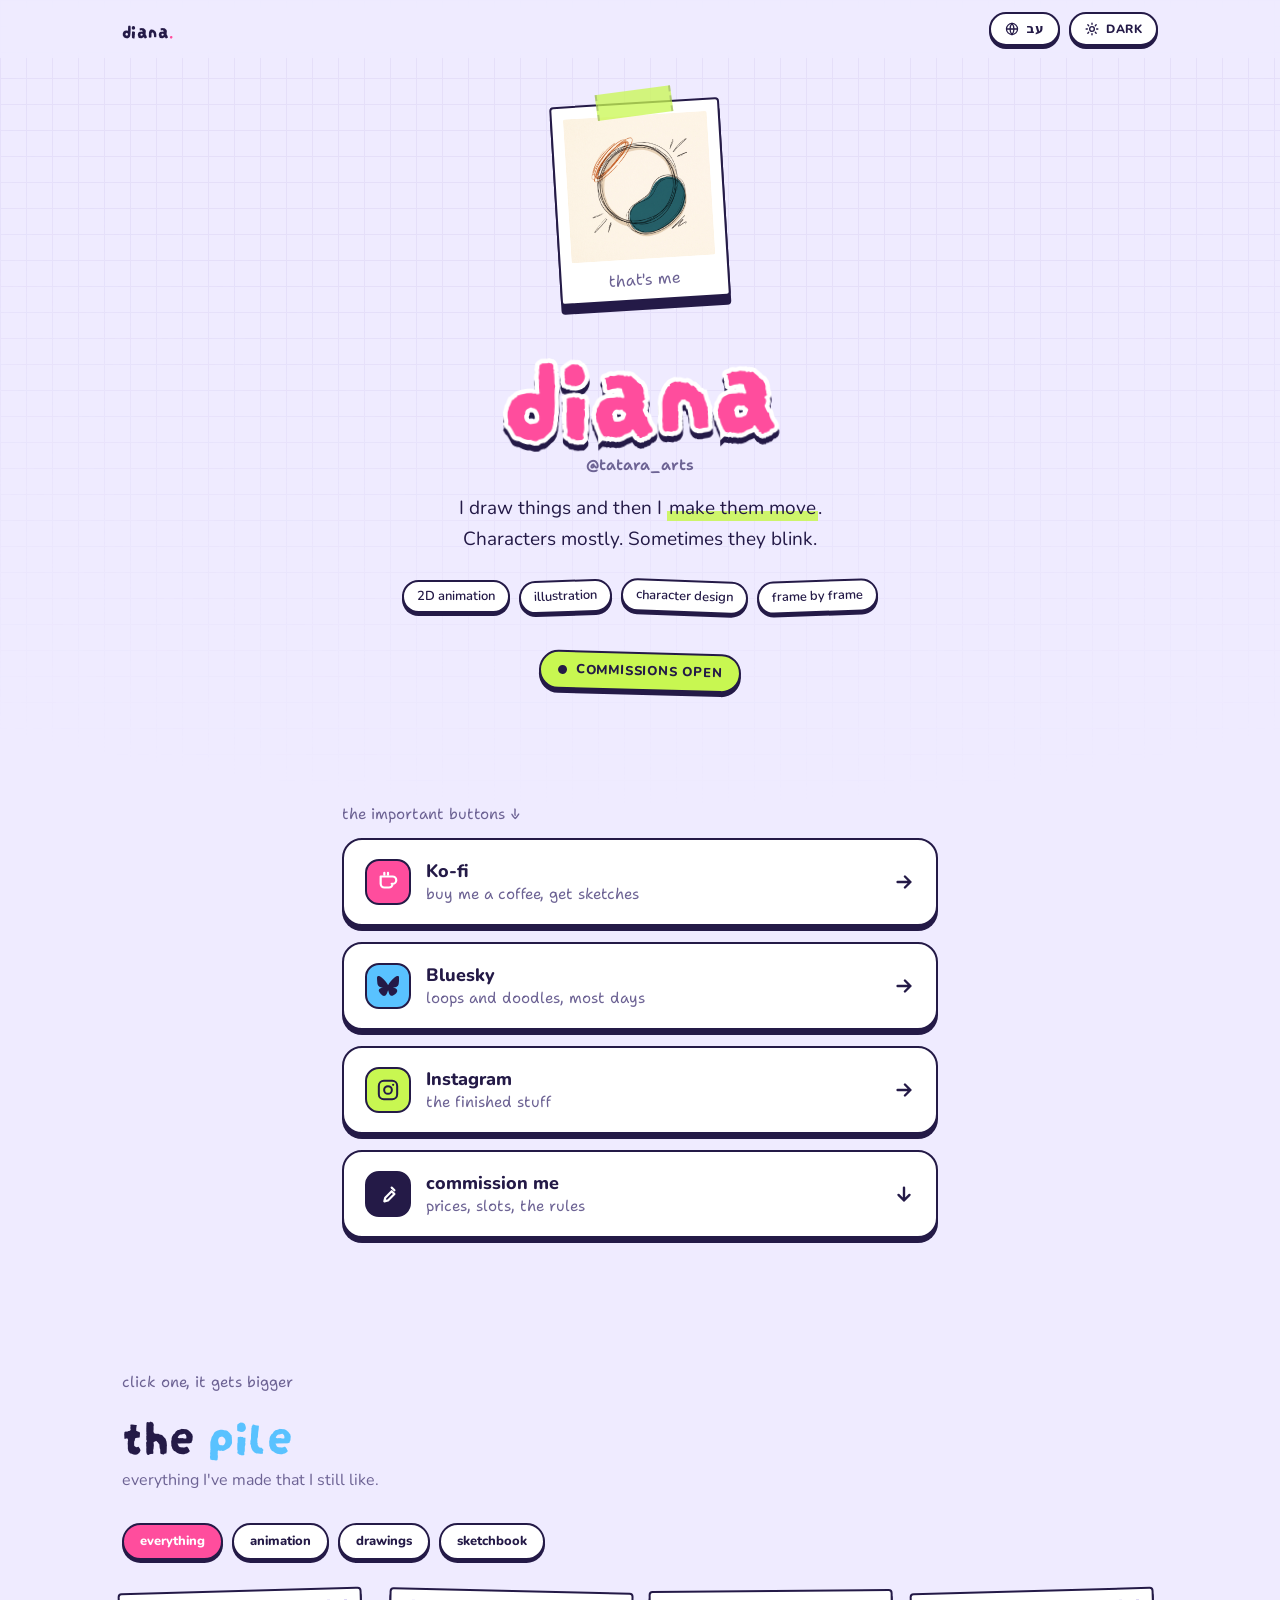
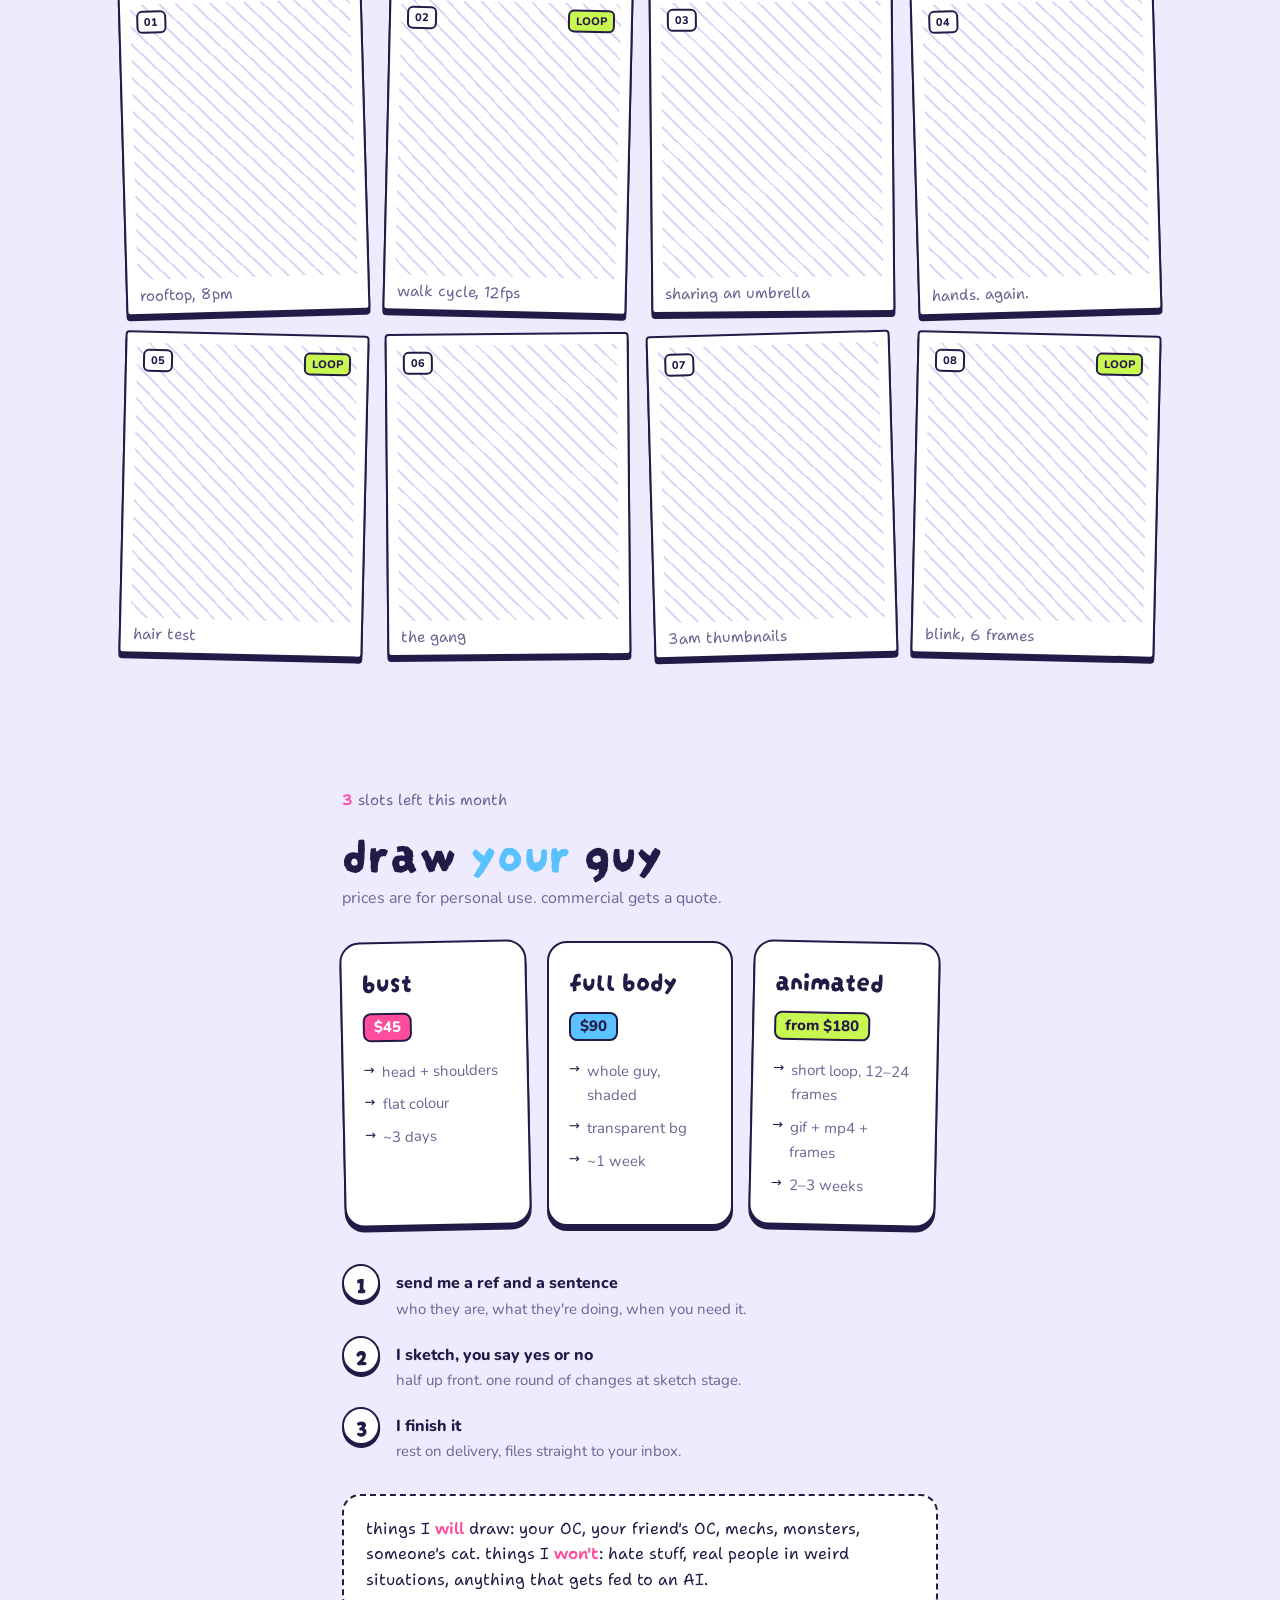
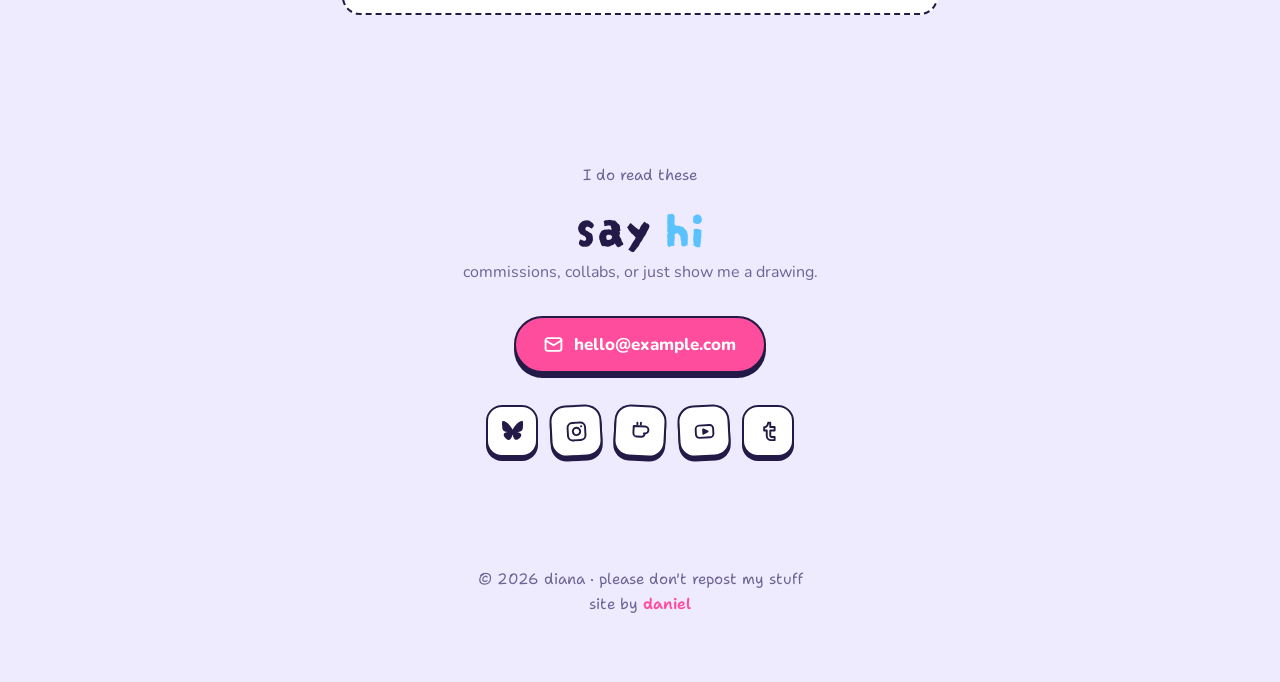
==== commit 72c73b1f: "fix: update upload file structure" ====
--- a/index.html
+++ b/index.html
@@ -434,7 +434,7 @@
   <div class="wrap">
     <figure class="photo">
       <span class="tape" aria-hidden="true"></span>
-      <img src="art/avatar.jpg" alt="Diana">
+      <img src="art/uploads/avatar.png" alt="Diana">
       <figcaption data-en="that's me" data-he="זאת אני">that's me</figcaption>
     </figure>
 
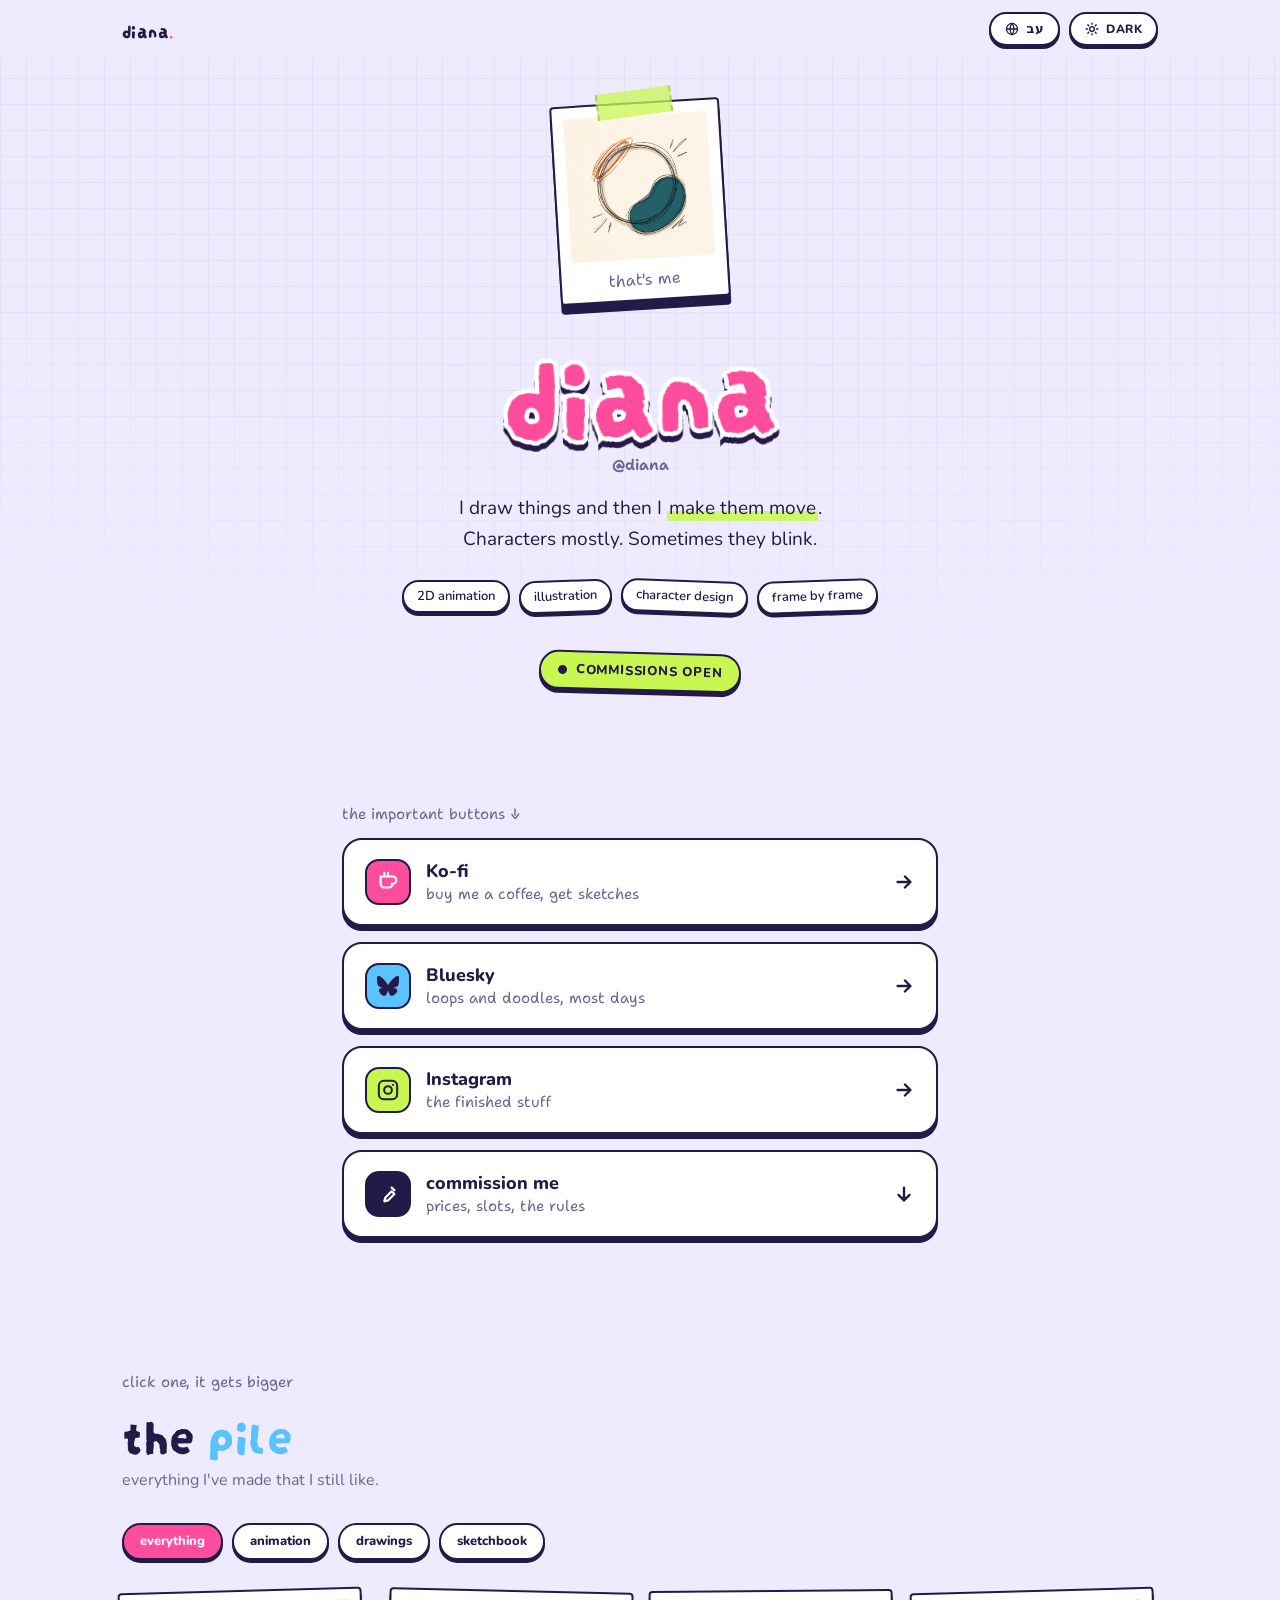
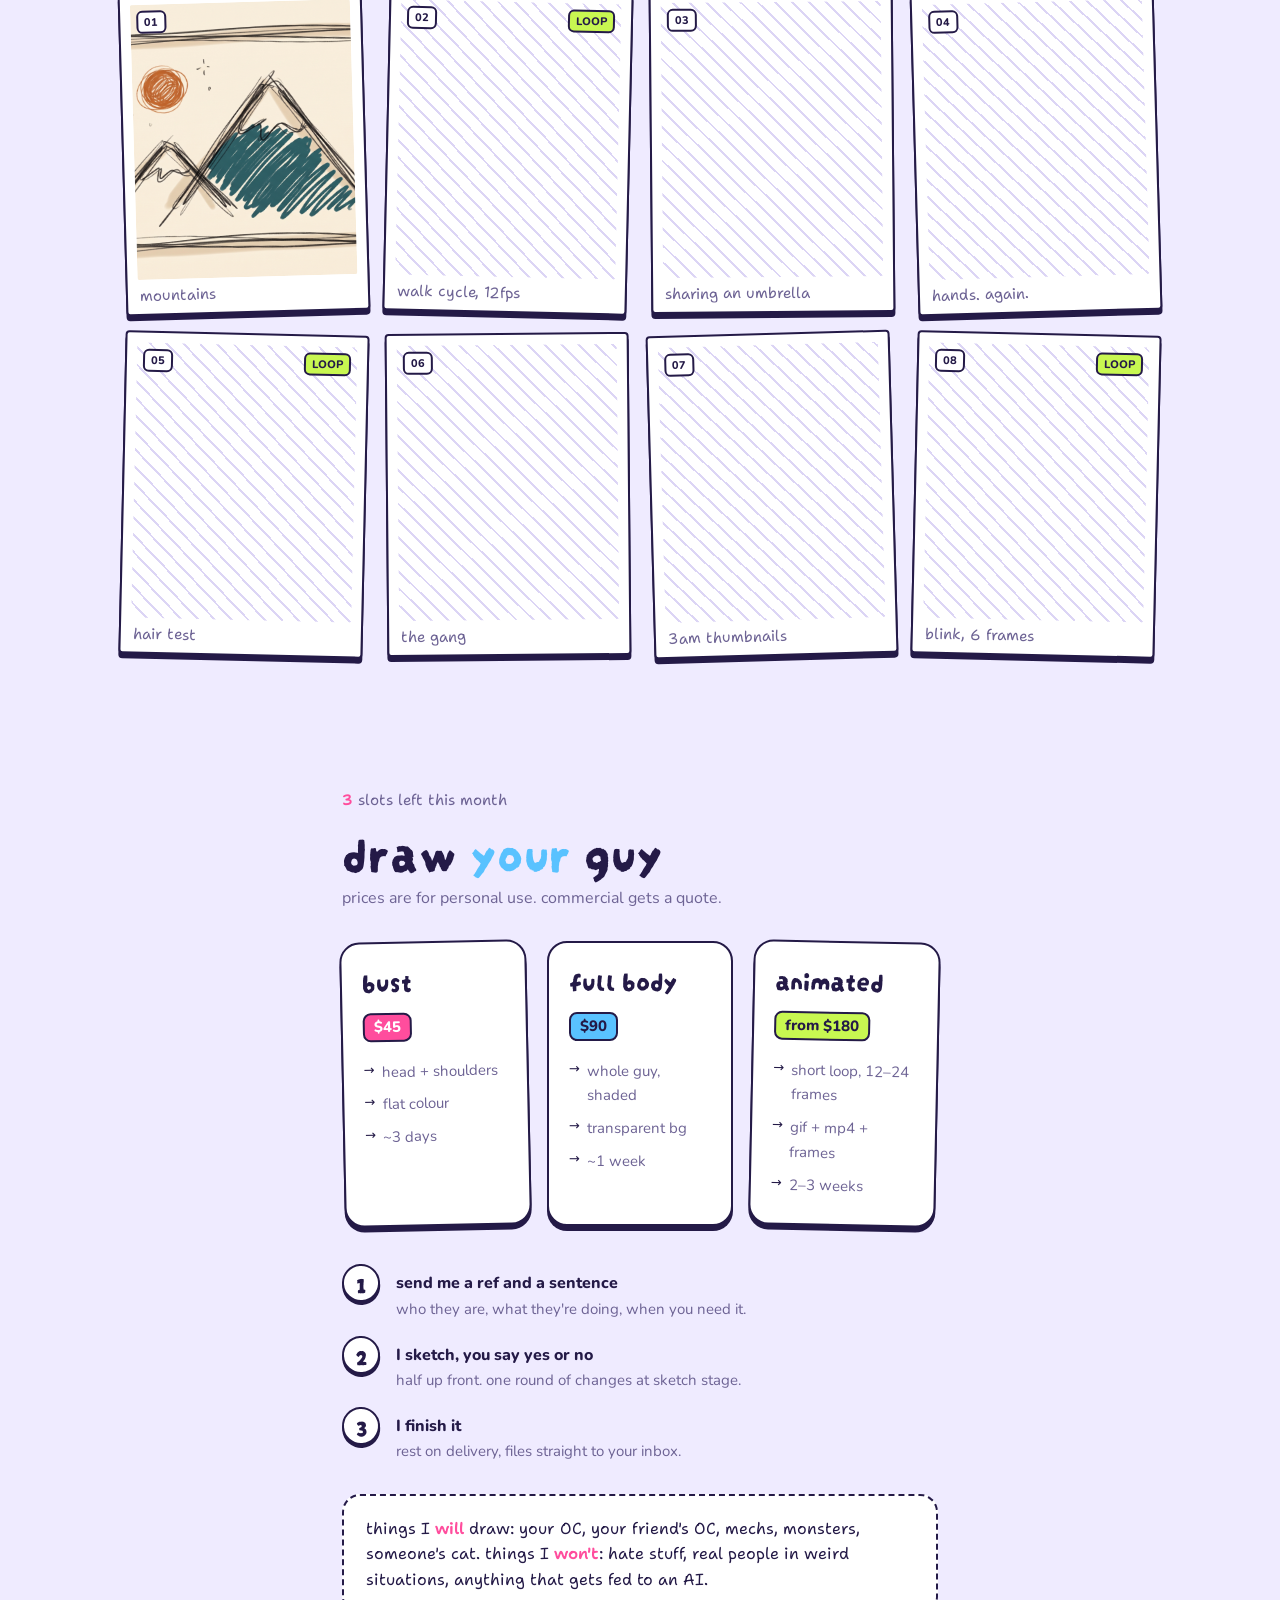
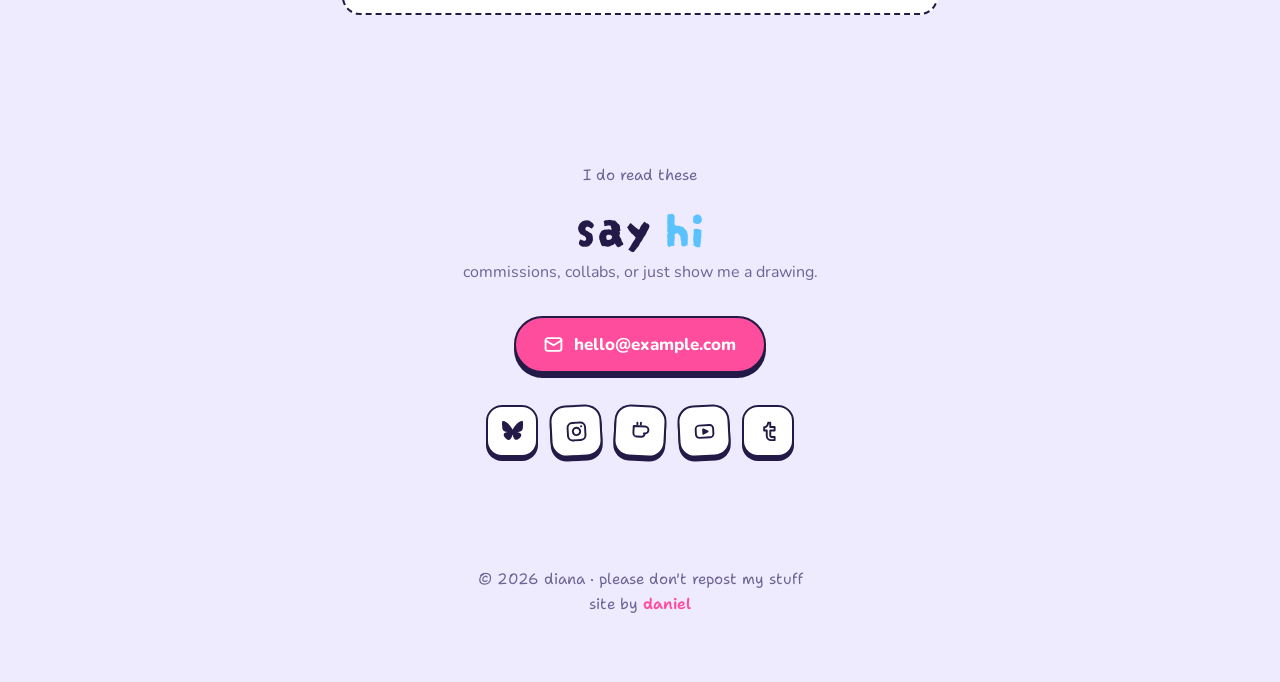
==== commit 84f4877b: "test rebase" ====
--- a/index.html
+++ b/index.html
@@ -31,6 +31,26 @@
 
 <!-- Netlify Identity: powers the /admin (Decap CMS) login -->
 <script src="https://identity.netlify.com/v1/netlify-identity-widget.js"></script>
+
+<!-- Restore saved theme + language BEFORE paint: no colour flash, no LTR→RTL snap.
+     Runs in <head> so <html> is set before the body renders. -->
+<script>
+  (function () {
+    try {
+      var d = document.documentElement, s = window.localStorage;
+      var theme = s.getItem('theme');
+      if (theme !== 'light' && theme !== 'dark')
+        theme = matchMedia('(prefers-color-scheme: dark)').matches ? 'dark' : 'light';
+      d.setAttribute('data-theme', theme);
+
+      var lang = s.getItem('lang');
+      if (lang !== 'en' && lang !== 'he')
+        lang = (navigator.language || '').indexOf('he') === 0 ? 'he' : 'en';
+      d.setAttribute('lang', lang);
+      d.setAttribute('dir', lang === 'he' ? 'rtl' : 'ltr');
+    } catch (e) { /* storage blocked → keep the HTML defaults */ }
+  })();
+</script>
 
 <style>
 /* ═══════════ tokens ═══════════ */
@@ -439,7 +459,7 @@
     </figure>
 
     <h1 data-en="diana" data-he="דיאנה">diana</h1>
-    <p class="handle"><span class="ltr">@tatara_arts</span></p>
+    <p class="handle"><span class="ltr">@diana</span></p>
 
     <p class="bio"
        data-en="I draw things and then I &lt;b&gt;make them move&lt;/b&gt;. Characters mostly. Sometimes they blink."
@@ -657,19 +677,24 @@
 
   /* ── theme ── */
   const themeBtn = $('#themeBtn'), themeLbl = $('#themeLbl');
-  if (matchMedia('(prefers-color-scheme: dark)').matches) root.dataset.theme = 'dark';
+  // initial theme is applied pre-paint by the head script (saved choice → system)
   const syncTheme = () => {
     const dark = root.dataset.theme === 'dark';
     themeLbl.textContent = dark ? T[lang()].light : T[lang()].dark;
     themeBtn.setAttribute('aria-label', `Switch to ${dark ? 'light' : 'dark'} theme`);
   };
-  themeBtn.onclick = () => { root.dataset.theme = root.dataset.theme === 'dark' ? 'light' : 'dark'; syncTheme(); };
+  themeBtn.onclick = () => {
+    root.dataset.theme = root.dataset.theme === 'dark' ? 'light' : 'dark';
+    try { localStorage.setItem('theme', root.dataset.theme); } catch (e) {}
+    syncTheme();
+  };
 
   /* ── language ── */
   const langBtn = $('#langBtn'), langLbl = $('#langLbl');
   const setLang = l => {
     root.lang = l;
     root.dir = l === 'he' ? 'rtl' : 'ltr';
+    try { localStorage.setItem('lang', l); } catch (e) {}
     document.title = T[l].title;
     $$('[data-en]').forEach(el => { el.innerHTML = el.dataset[l]; });
     $$('.tile').forEach(t => t.dataset.empty = T[l].empty);
@@ -786,7 +811,7 @@
     el.dataset.en = el.dataset.en.replace('2026', year);
     el.dataset.he = el.dataset.he.replace('2026', year);
   });
-  setLang(navigator.language?.startsWith('he') ? 'he' : 'en');
+  setLang(root.lang === 'he' ? 'he' : 'en');
   renderGallery();
 })();
 </script>
